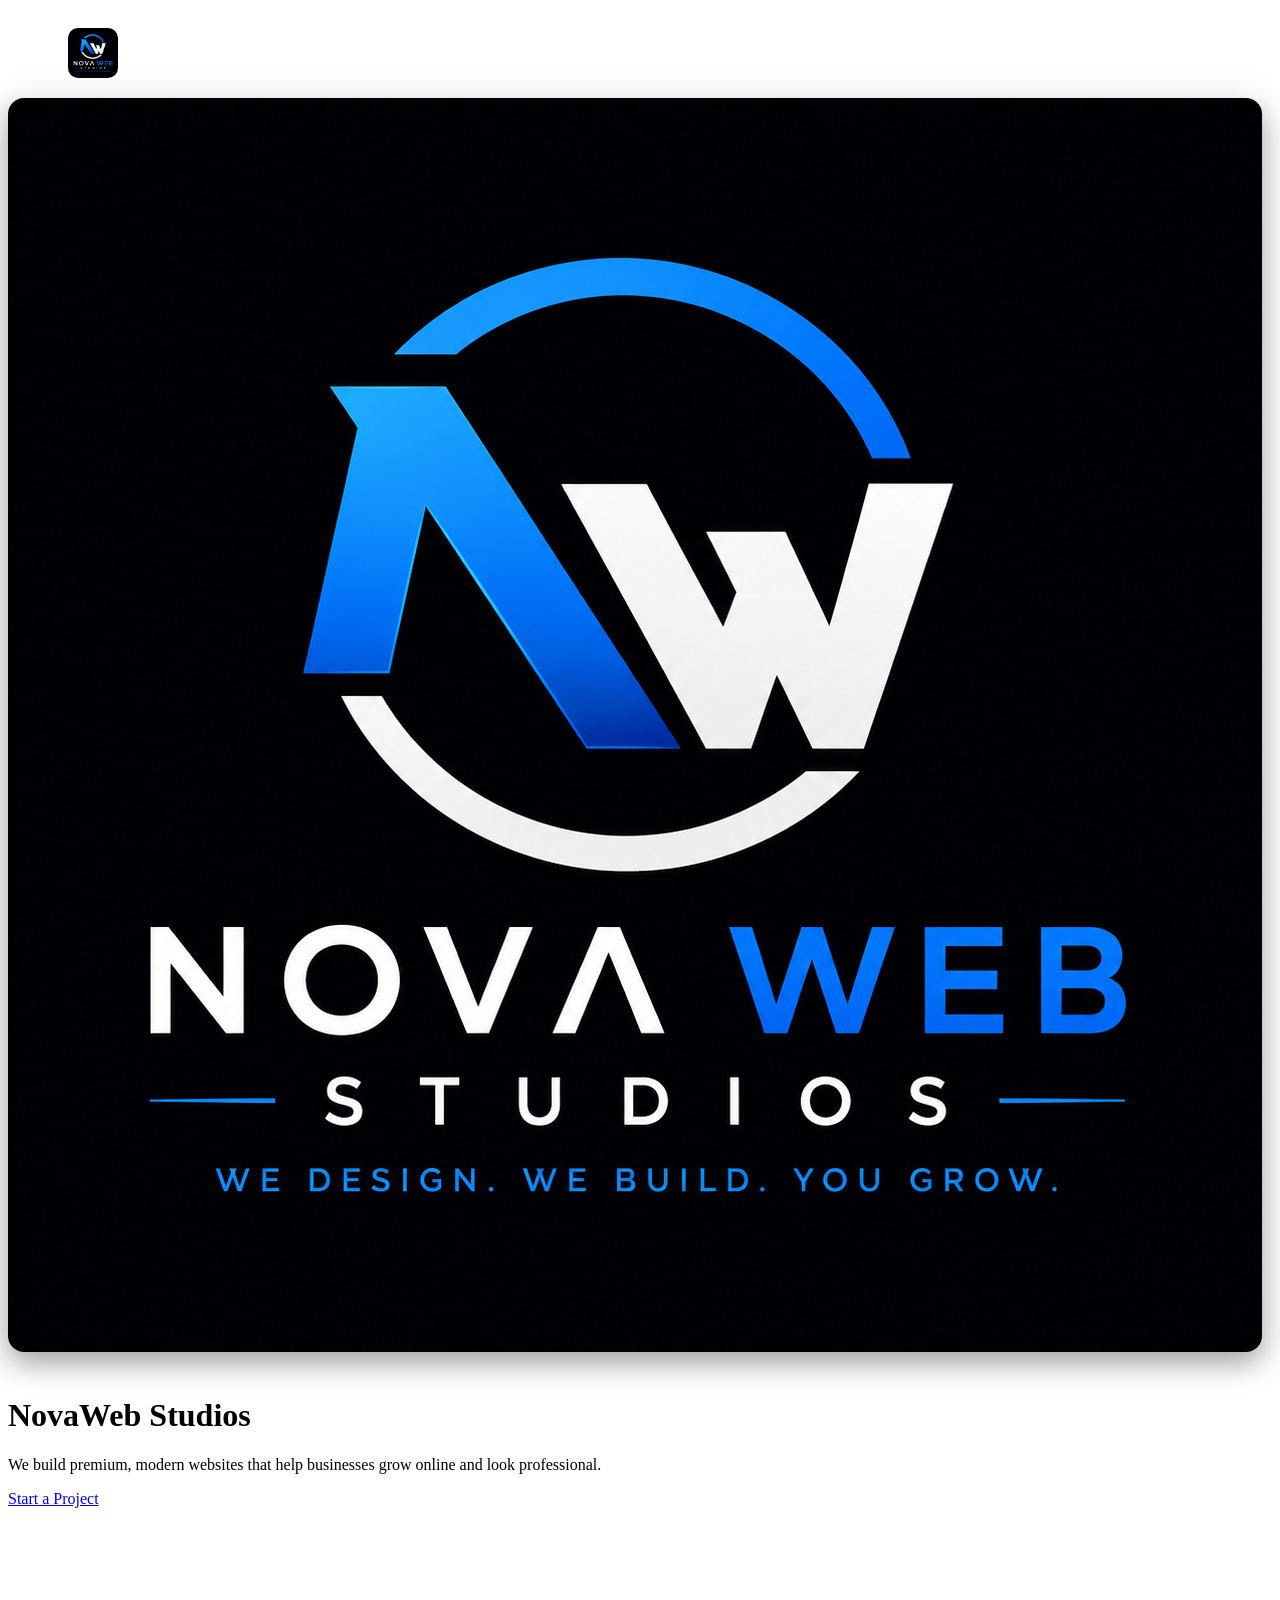
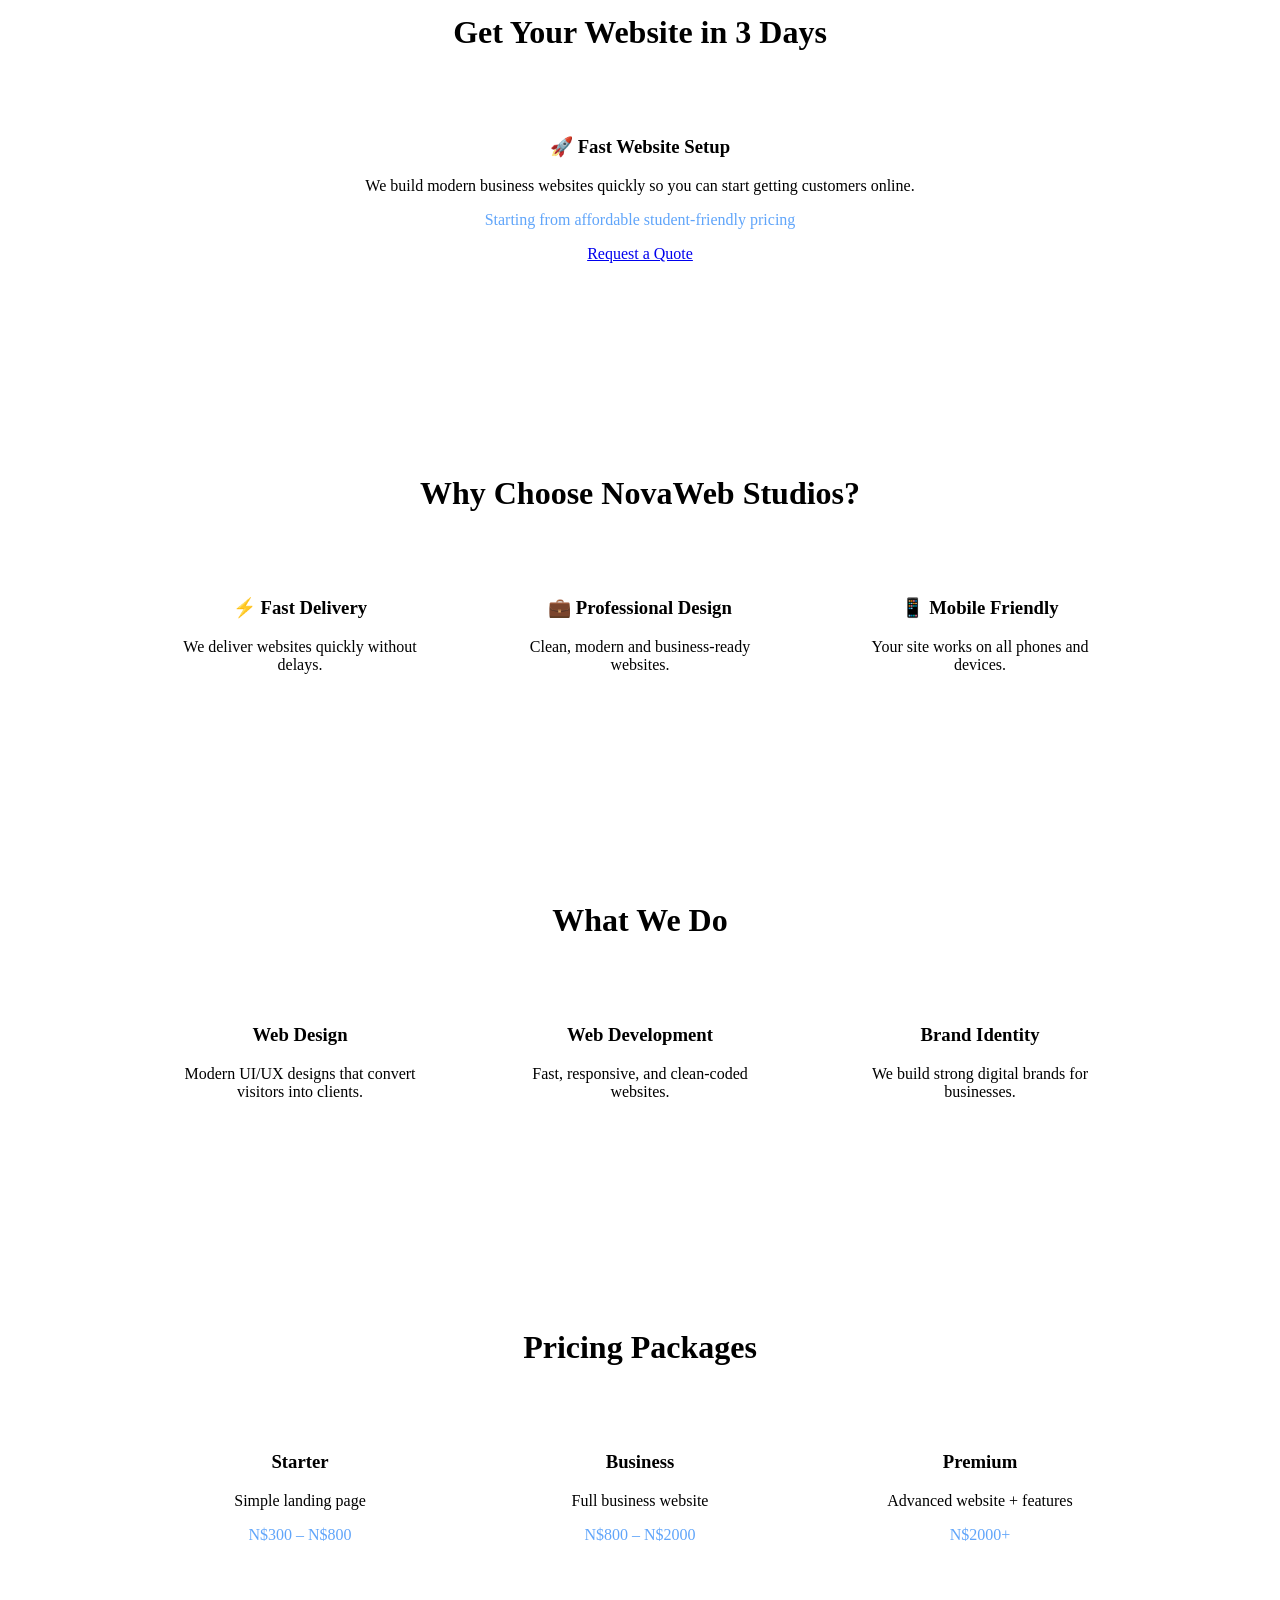
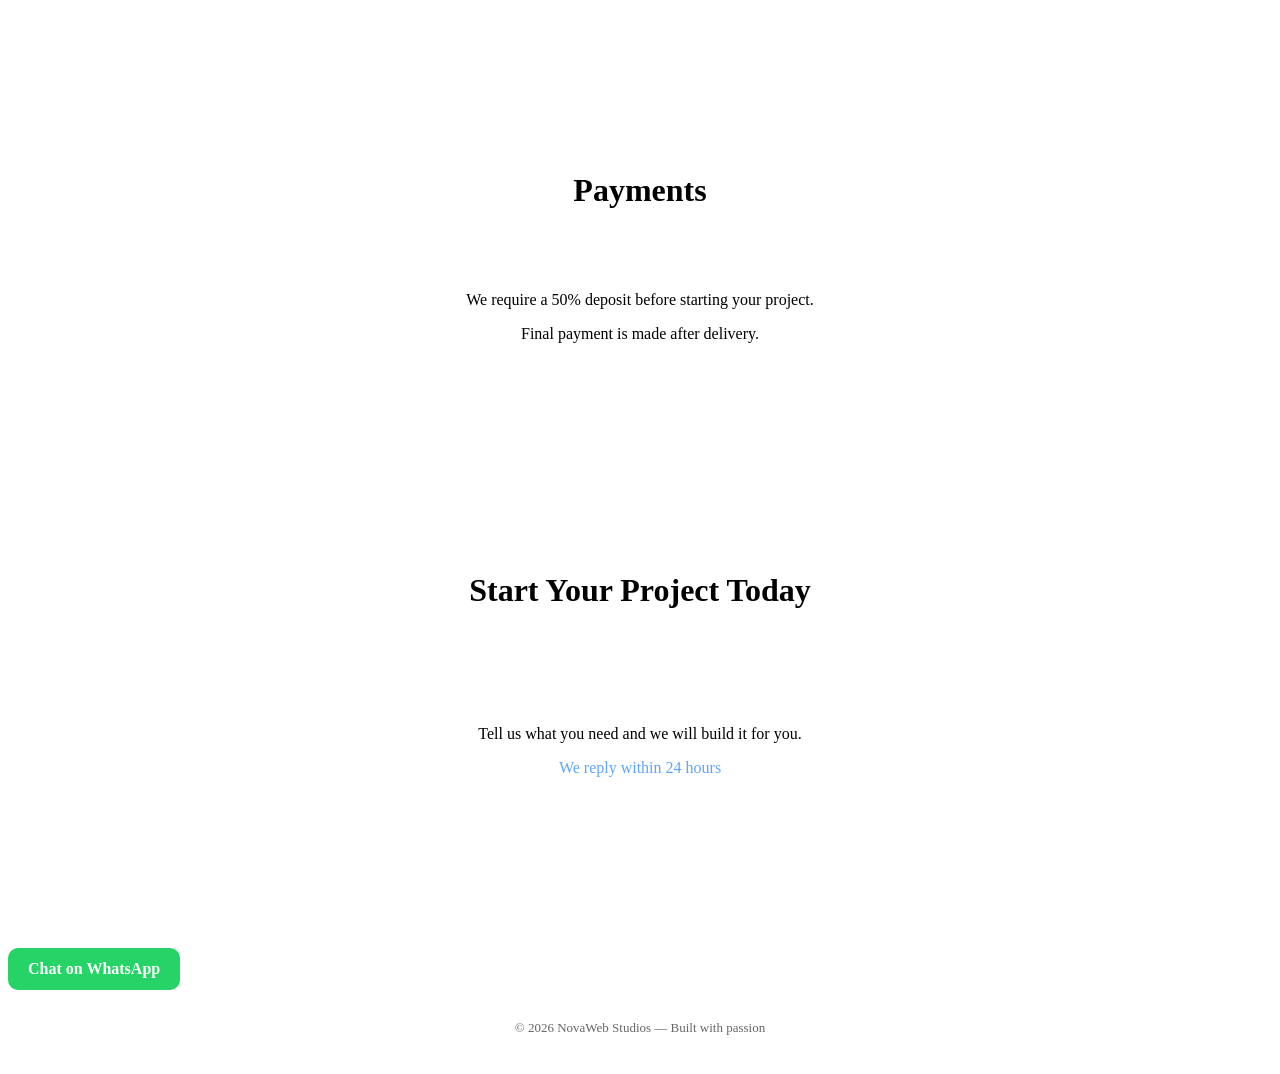
==== index.html @ 43b46a77 "Update index.html" ====
<!DOCTYPE html>
<html lang="en">
<head>
  <meta charset="UTF-8">
  <meta name="viewport" content="width=device-width, initial-scale=1.0">
  <title>NovaWeb Studios</title>

  <link href="https://fonts.googleapis.com/css2?family=Inter:wght@300;400;600;700&display=swap" rel="stylesheet">

  <style>
form {
  display: flex;
  flex-direction: column;
  gap: 12px;
  margin-top: 20px;
}
.whatsapp-btn {
  display: inline-block;
  margin-top: 15px;
  padding: 12px 20px;
  background: #25D366;
  color: white;
  text-decoration: none;
  border-radius: 10px;
  font-weight: bold;
  transition: 0.3s;
}

.whatsapp-btn:hover {
  transform: scale(1.05);
  background: #1ebe5d;
}
input, textarea {
  padding: 12px;
  border-radius: 10px;
  border: 1px solid rgba(255,255,255,0.1);
  background: rgba(255,255,255,0.05);
  color: white;
  outline: none;
}

button {
  padding: 12px;
  border: none;
  border-radius: 10px;
  background: #3b82f6;
  color: white;
  font-weight: bold;
  cursor: pointer;
  transition: 0.3s;
}

button:hover {
  background: #2563eb;
  transform: scale(1.03);
}
.hero img {
  margin-bottom: 20px;
  border-radius: 16px;
  box-shadow: 0 10px 30px rgba(0,0,0,0.4);
}
    /* NAVBAR */
    nav {
      display: flex;
      justify-content: space-between;
      align-items: center;
      padding: 20px 60px;
      background: rgba(255,255,255,0.03);
      backdrop-filter: blur(10px);
      position: sticky;
      top: 0;
      z-index: 1000;
    }

    nav img {
      width: 50px;
      border-radius: 10px;
    }

    nav a {
      color: white;
      text-decoration: none;
      margin-left: 20px;
      font-size: 14px;
      opacity: 0.8;
    }

    nav a:hover {
      opacity: 1;
    }
<img src="logo.png">
    .hero {
  text-align: center;
  padding: 120px 20px;
  background: linear-gradient(-45deg, #0b1220, #1d4ed8, #2563eb, #0b1220);
  background-size: 400% 400%;
  animation: gradientBG 12s ease infinite;
}

@keyframes gradientBG {
  0% {
    background-position: 0% 50%;
  }

  50% {
    background-position: 100% 50%;
  }

  100% {
    background-position: 0% 50%;
  }
}
    /* SECTION */
    section {
      padding: 80px 20px;
      text-align: center;
    }

    h2 {
      font-size: 32px;
      margin-bottom: 40px;
    }

    /* GLASS CARDS */
    .grid {
      display: grid;
      grid-template-columns: repeat(auto-fit, minmax(250px, 1fr));
      gap: 20px;
      max-width: 1000px;
      margin: auto;
    }

    .card {
      background: rgba(255,255,255,0.05);
      border: 1px solid rgba(255,255,255,0.08);
      padding: 25px;
      border-radius: 16px;
      backdrop-filter: blur(10px);
      transition: 0.3s;
    }

    .card:hover {
      transform: translateY(-8px);
      border-color: rgba(59,130,246,0.6);
    }

    /* CONTACT */
    .contact {
      background: rgba(255,255,255,0.03);
      padding: 60px 20px;
      border-radius: 20px;
      max-width: 800px;
      margin: auto;
    }

    footer {
      text-align: center;
      padding: 30px;
      font-size: 13px;
      opacity: 0.6;
    }
    .hero img {
  margin-bottom: 20px;
  border-radius: 16px;
  box-shadow: 0 10px 30px rgba(0,0,0,0.4);

  animation: fadeIn 2s ease;
}

@keyframes fadeIn {
  from {
    opacity: 0;
    transform: translateY(-20px);
  }

  to {
    opacity: 1;
    transform: translateY(0);
  }
}
  </style>
</head>

<body>

<!-- NAV -->
<nav>
  <img src="logo.png" alt="logo">
  <div>
    <a href="#">Home</a>
    <a href="#services">Services</a>
    <a href="#contact">Contact</a>
  </div>
</nav>

<!-- HERO -->
<div class="hero">
  <img src="logo.png" alt="logo">
  <h1>NovaWeb Studios</h1>
  <p>We build premium, modern websites that help businesses grow online and look professional.</p>
  <a class="btn" href="#contact">Start a Project</a>
</div>
<section>
  <h2>Get Your Website in 3 Days</h2>

  <div class="card">
    <h3>🚀 Fast Website Setup</h3>
    <p>
      We build modern business websites quickly so you can start getting customers online.
    </p>

    <p style="margin-top:10px; color:#60a5fa;">
      Starting from affordable student-friendly pricing
    </p>

    <a href="#contact" class="btn" style="margin-top:15px;">Request a Quote</a>
  </div>
</section>
  <section>
  <h2>Why Choose NovaWeb Studios?</h2>

  <div class="grid">

    <div class="card">
      <h3>⚡ Fast Delivery</h3>
      <p>We deliver websites quickly without delays.</p>
    </div>

    <div class="card">
      <h3>💼 Professional Design</h3>
      <p>Clean, modern and business-ready websites.</p>
    </div>

    <div class="card">
      <h3>📱 Mobile Friendly</h3>
      <p>Your site works on all phones and devices.</p>
    </div>

  </div>
  </section>
<!-- SERVICES -->
<section id="services">
  <h2>What We Do</h2>

  <div class="grid">
    <div class="card">
      <h3>Web Design</h3>
      <p>Modern UI/UX designs that convert visitors into clients.</p>
    </div>

    <div class="card">
      <h3>Web Development</h3>
      <p>Fast, responsive, and clean-coded websites.</p>
    </div>

    <div class="card">
      <h3>Brand Identity</h3>
      <p>We build strong digital brands for businesses.</p>
    </div>
  </div>
</section>
<section>
  <h2>Pricing Packages</h2>

  <div class="grid">

    <div class="card">
      <h3>Starter</h3>
      <p>Simple landing page</p>
      <p style="color:#60a5fa;">N$300 – N$800</p>
    </div>

    <div class="card">
      <h3>Business</h3>
      <p>Full business website</p>
      <p style="color:#60a5fa;">N$800 – N$2000</p>
    </div>

    <div class="card">
      <h3>Premium</h3>
      <p>Advanced website + features</p>
      <p style="color:#60a5fa;">N$2000+</p>
    </div>

  </div>
</section>
  <section>
  <h2>Payments</h2>

  <div class="card">
    <p>We require a 50% deposit before starting your project.</p>
    <p>Final payment is made after delivery.</p>
  </div>
  </section>
<!-- CONTACT -->
<section id="contact">
  <h2>Start Your Project Today</h2>

  <div class="contact">
    <p>Tell us what you need and we will build it for you.</p>
    <p style="color:#60a5fa;">We reply within 24 hours</p>

    <!-- WhatsApp + Form already here -->
  </div>
</section>
  <a href="https://wa.me/2640816506736" target="_blank" class="whatsapp-btn">
  Chat on WhatsApp
  </a>
<footer>
  © 2026 NovaWeb Studios — Built with passion
</footer>

</body>
</html>
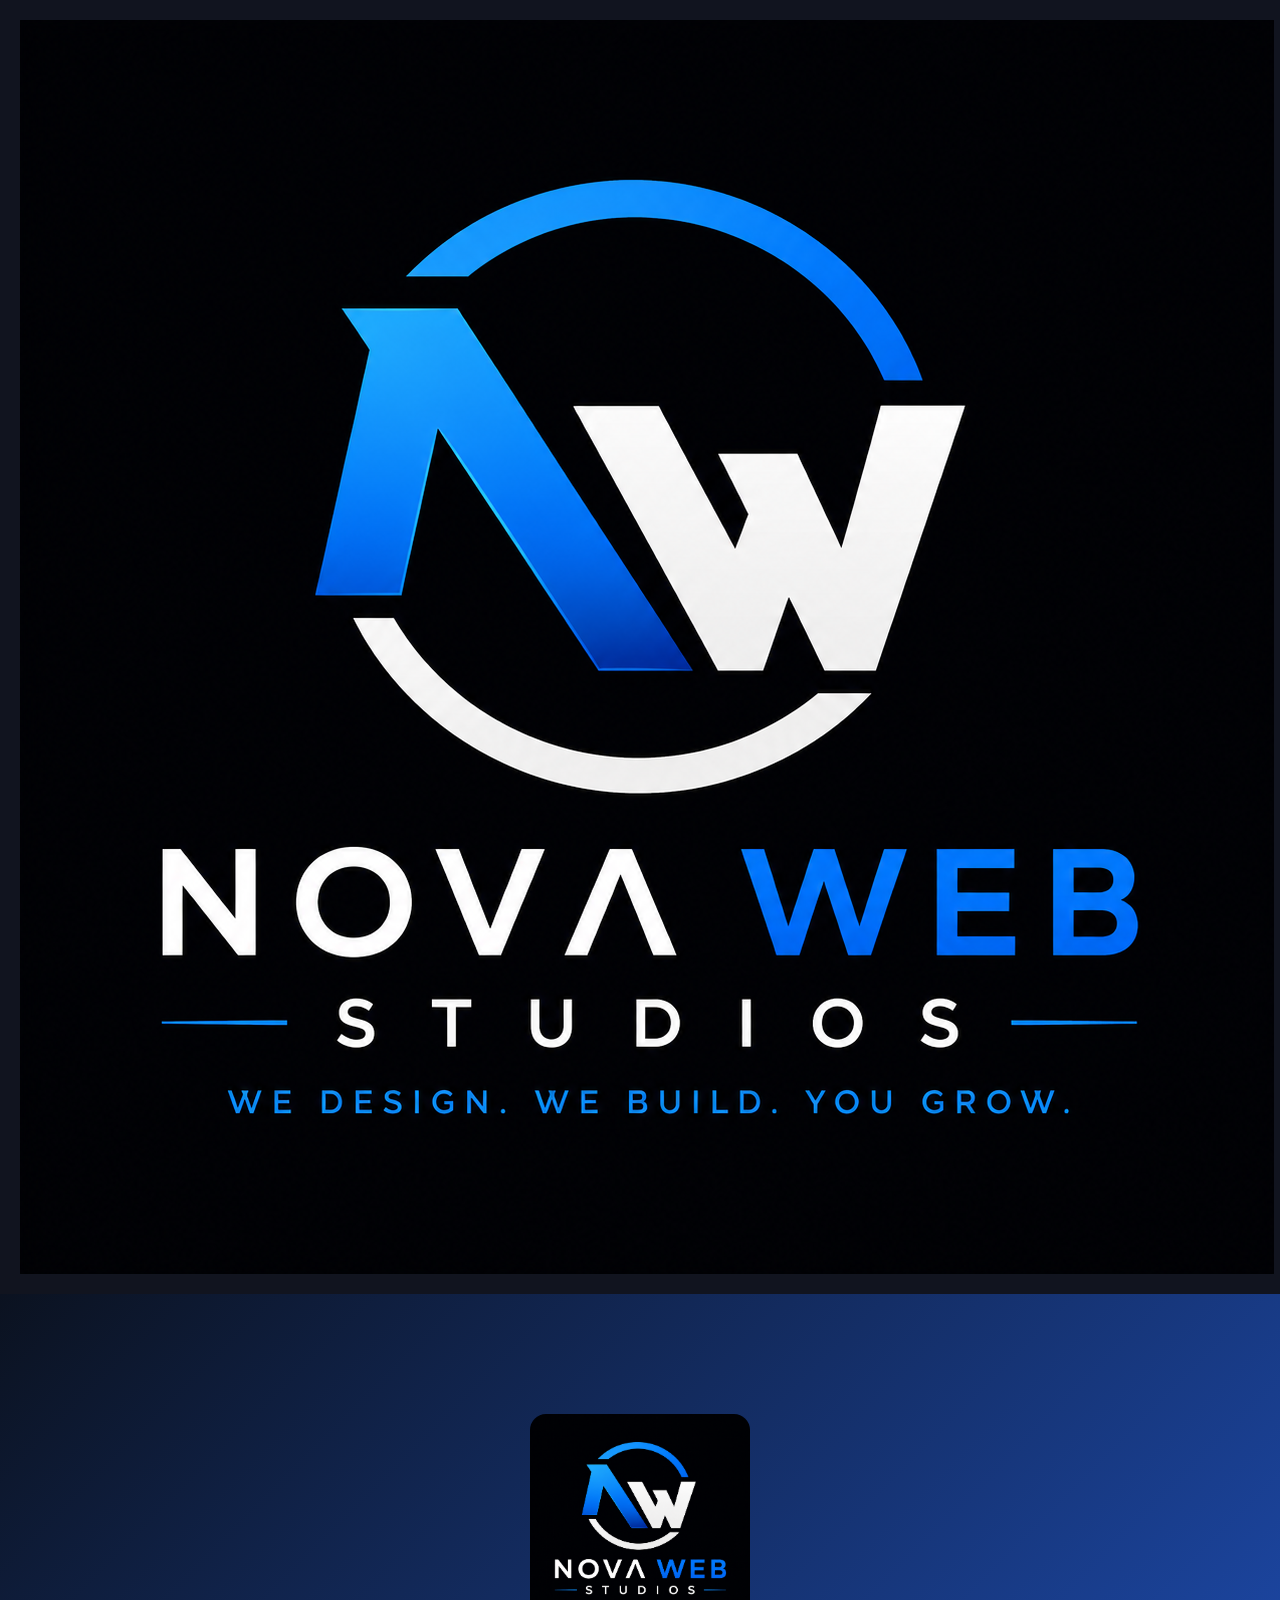
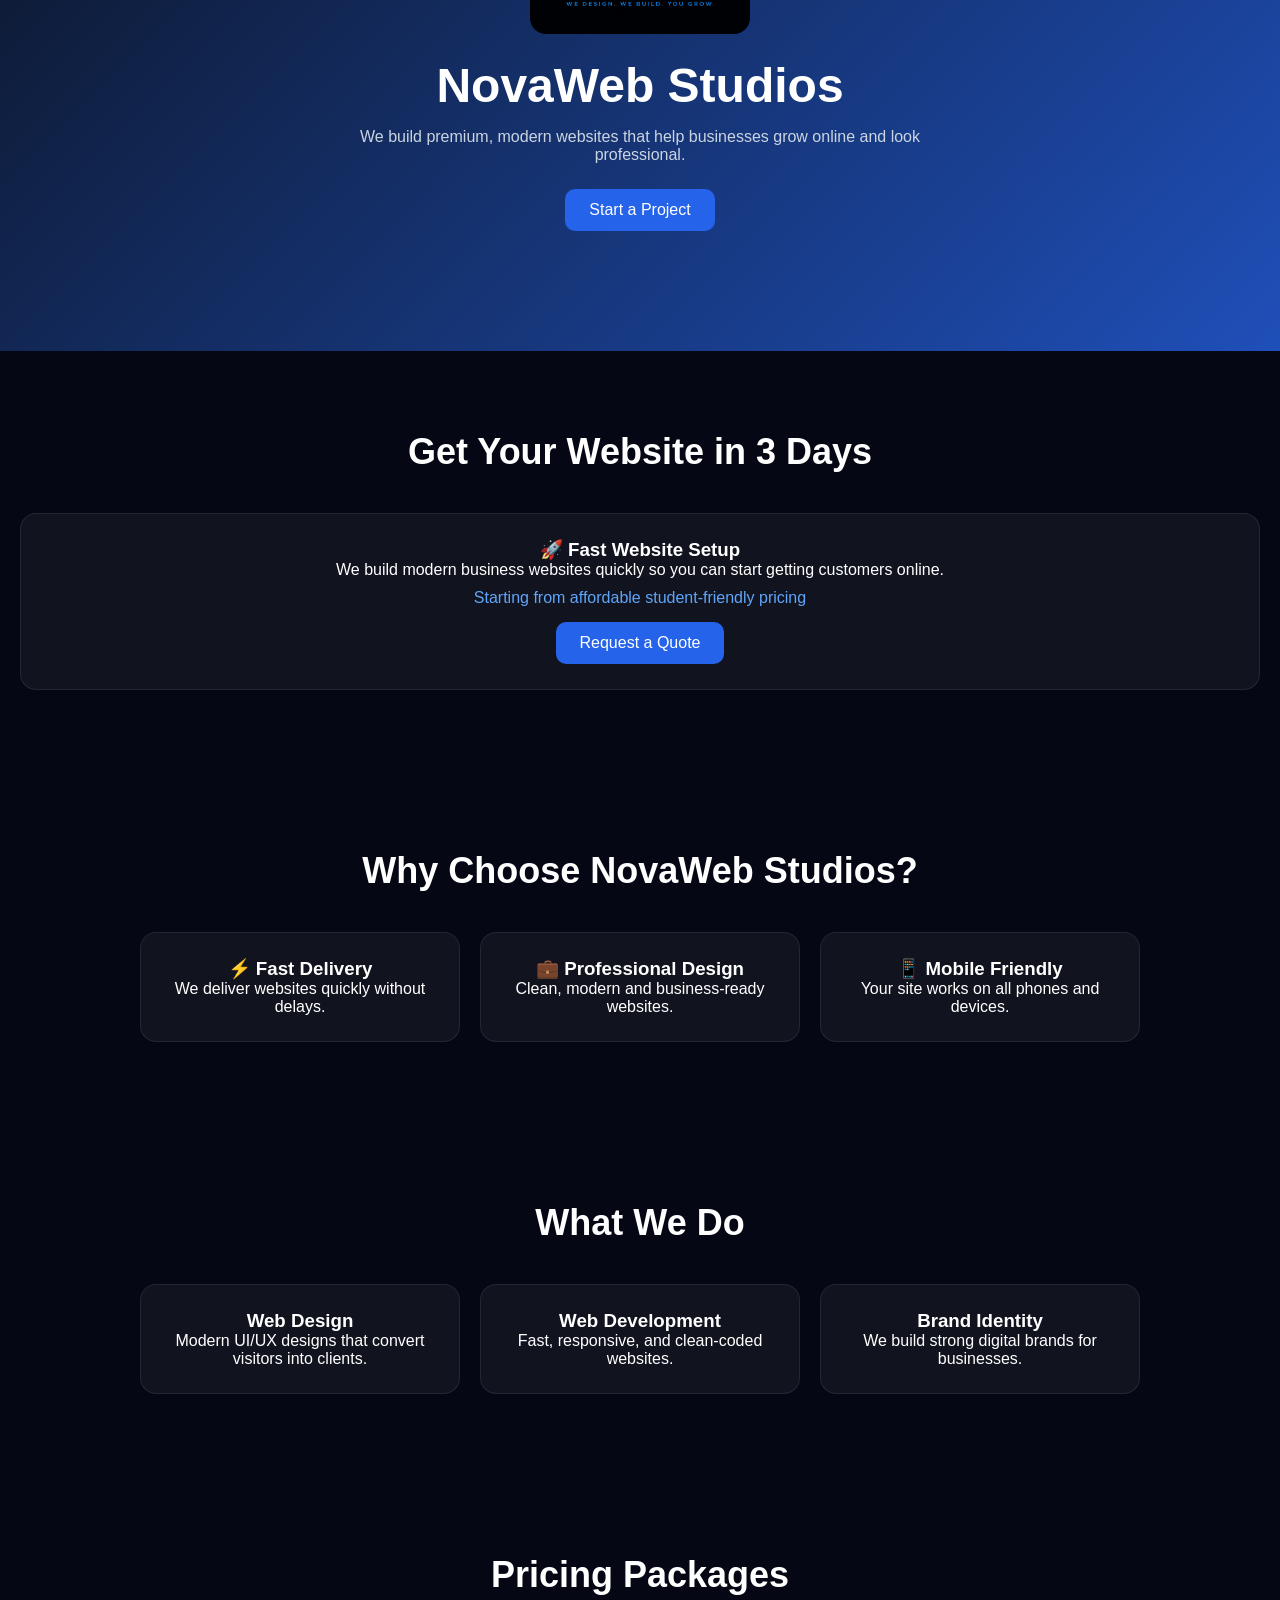
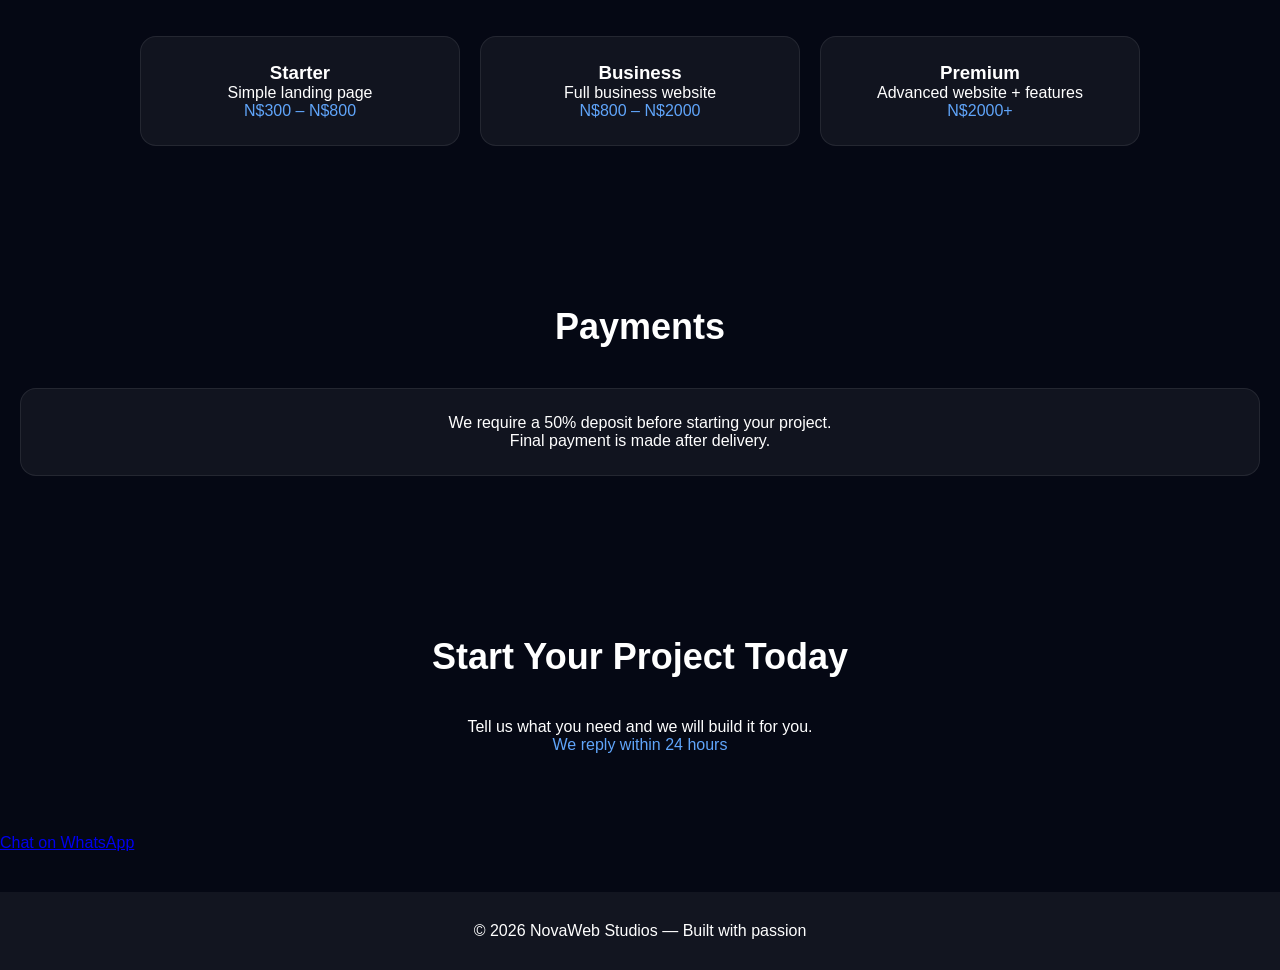
==== commit bcb62ff3: "Update index.html" ====
--- a/index.html
+++ b/index.html
@@ -6,179 +6,149 @@
   <title>NovaWeb Studios</title>
 
   <link href="https://fonts.googleapis.com/css2?family=Inter:wght@300;400;600;700&display=swap" rel="stylesheet">
-
-  <style>
-form {
-  display: flex;
-  flex-direction: column;
-  gap: 12px;
-  margin-top: 20px;
-}
-.whatsapp-btn {
-  display: inline-block;
-  margin-top: 15px;
-  padding: 12px 20px;
-  background: #25D366;
-  color: white;
-  text-decoration: none;
-  border-radius: 10px;
-  font-weight: bold;
-  transition: 0.3s;
-}
-
-.whatsapp-btn:hover {
-  transform: scale(1.05);
-  background: #1ebe5d;
-}
-input, textarea {
-  padding: 12px;
-  border-radius: 10px;
-  border: 1px solid rgba(255,255,255,0.1);
-  background: rgba(255,255,255,0.05);
-  color: white;
-  outline: none;
-}
-
-button {
-  padding: 12px;
-  border: none;
-  border-radius: 10px;
-  background: #3b82f6;
-  color: white;
-  font-weight: bold;
-  cursor: pointer;
-  transition: 0.3s;
-}
-
-button:hover {
-  background: #2563eb;
-  transform: scale(1.03);
-}
-.hero img {
-  margin-bottom: 20px;
-  border-radius: 16px;
-  box-shadow: 0 10px 30px rgba(0,0,0,0.4);
-}
-    /* NAVBAR */
-    nav {
-      display: flex;
-      justify-content: space-between;
-      align-items: center;
-      padding: 20px 60px;
-      background: rgba(255,255,255,0.03);
-      backdrop-filter: blur(10px);
-      position: sticky;
-      top: 0;
-      z-index: 1000;
-    }
-
-    nav img {
-      width: 50px;
-      border-radius: 10px;
-    }
-
-    nav a {
-      color: white;
-      text-decoration: none;
-      margin-left: 20px;
-      font-size: 14px;
-      opacity: 0.8;
-    }
-
-    nav a:hover {
-      opacity: 1;
-    }
-<img src="logo.png">
-    .hero {
-  text-align: center;
-  padding: 120px 20px;
-  background: linear-gradient(-45deg, #0b1220, #1d4ed8, #2563eb, #0b1220);
-  background-size: 400% 400%;
-  animation: gradientBG 12s ease infinite;
-}
-
-@keyframes gradientBG {
-  0% {
-    background-position: 0% 50%;
-  }
-
-  50% {
-    background-position: 100% 50%;
-  }
-
-  100% {
-    background-position: 0% 50%;
-  }
-}
-    /* SECTION */
-    section {
-      padding: 80px 20px;
-      text-align: center;
-    }
-
-    h2 {
-      font-size: 32px;
-      margin-bottom: 40px;
-    }
-
-    /* GLASS CARDS */
-    .grid {
-      display: grid;
-      grid-template-columns: repeat(auto-fit, minmax(250px, 1fr));
-      gap: 20px;
-      max-width: 1000px;
-      margin: auto;
-    }
-
-    .card {
-      background: rgba(255,255,255,0.05);
-      border: 1px solid rgba(255,255,255,0.08);
-      padding: 25px;
-      border-radius: 16px;
-      backdrop-filter: blur(10px);
-      transition: 0.3s;
-    }
-
-    .card:hover {
-      transform: translateY(-8px);
-      border-color: rgba(59,130,246,0.6);
-    }
-
-    /* CONTACT */
-    .contact {
-      background: rgba(255,255,255,0.03);
-      padding: 60px 20px;
-      border-radius: 20px;
-      max-width: 800px;
-      margin: auto;
-    }
-
-    footer {
-      text-align: center;
-      padding: 30px;
-      font-size: 13px;
-      opacity: 0.6;
-    }
-    .hero img {
-  margin-bottom: 20px;
-  border-radius: 16px;
-  box-shadow: 0 10px 30px rgba(0,0,0,0.4);
-
-  animation: fadeIn 2s ease;
-}
-
-@keyframes fadeIn {
-  from {
-    opacity: 0;
-    transform: translateY(-20px);
-  }
-
-  to {
-    opacity: 1;
-    transform: translateY(0);
-  }
-}
-  </style>
+<style>
+
+*{
+  margin:0;
+  padding:0;
+  box-sizing:border-box;
+  font-family:Arial,sans-serif;
+}
+
+body{
+  background:#050814;
+  color:white;
+}
+
+/* NAVBAR */
+nav{
+  display:flex;
+  justify-content:space-between;
+  align-items:center;
+  padding:20px;
+  background:rgba(255,255,255,0.05);
+  position:sticky;
+  top:0;
+}
+
+nav a{
+  color:white;
+  text-decoration:none;
+  margin-left:15px;
+}
+
+/* HERO */
+.hero{
+  text-align:center;
+  padding:120px 20px;
+  background:linear-gradient(-45deg,#0b1220,#1d4ed8,#2563eb,#0b1220);
+  background-size:400% 400%;
+  animation:gradientBG 12s ease infinite;
+}
+
+@keyframes gradientBG{
+  0%{
+    background-position:0% 50%;
+  }
+
+  50%{
+    background-position:100% 50%;
+  }
+
+  100%{
+    background-position:0% 50%;
+  }
+}
+
+/* LOGO */
+.hero img{
+  width:220px;
+  margin-bottom:20px;
+  border-radius:16px;
+  animation:fadeIn 2s ease;
+}
+
+@keyframes fadeIn{
+  from{
+    opacity:0;
+    transform:translateY(-20px);
+  }
+
+  to{
+    opacity:1;
+    transform:translateY(0);
+  }
+}
+
+/* TEXT */
+.hero h1{
+  font-size:48px;
+  margin-bottom:15px;
+}
+
+.hero p{
+  color:#cbd5e1;
+  max-width:600px;
+  margin:auto;
+}
+
+/* BUTTON */
+.btn{
+  display:inline-block;
+  margin-top:25px;
+  padding:12px 24px;
+  background:#2563eb;
+  color:white;
+  text-decoration:none;
+  border-radius:10px;
+}
+
+/* SECTIONS */
+section{
+  padding:80px 20px;
+  text-align:center;
+}
+
+h2{
+  font-size:36px;
+  margin-bottom:40px;
+}
+
+/* GRID */
+.grid{
+  display:grid;
+  grid-template-columns:repeat(auto-fit,minmax(250px,1fr));
+  gap:20px;
+  max-width:1000px;
+  margin:auto;
+}
+
+/* CARDS */
+.card{
+  background:rgba(255,255,255,0.05);
+  border:1px solid rgba(255,255,255,0.08);
+  padding:25px;
+  border-radius:16px;
+  transition:0.4s;
+}
+
+.card:hover{
+  transform:translateY(-10px);
+  border-color:#3b82f6;
+}
+
+/* FOOTER */
+footer{
+  text-align:center;
+  padding:30px;
+  background:rgba(255,255,255,0.05);
+  margin-top:40px;
+}
+
+</style>
+    
+
+
 </head>
 
 <body>
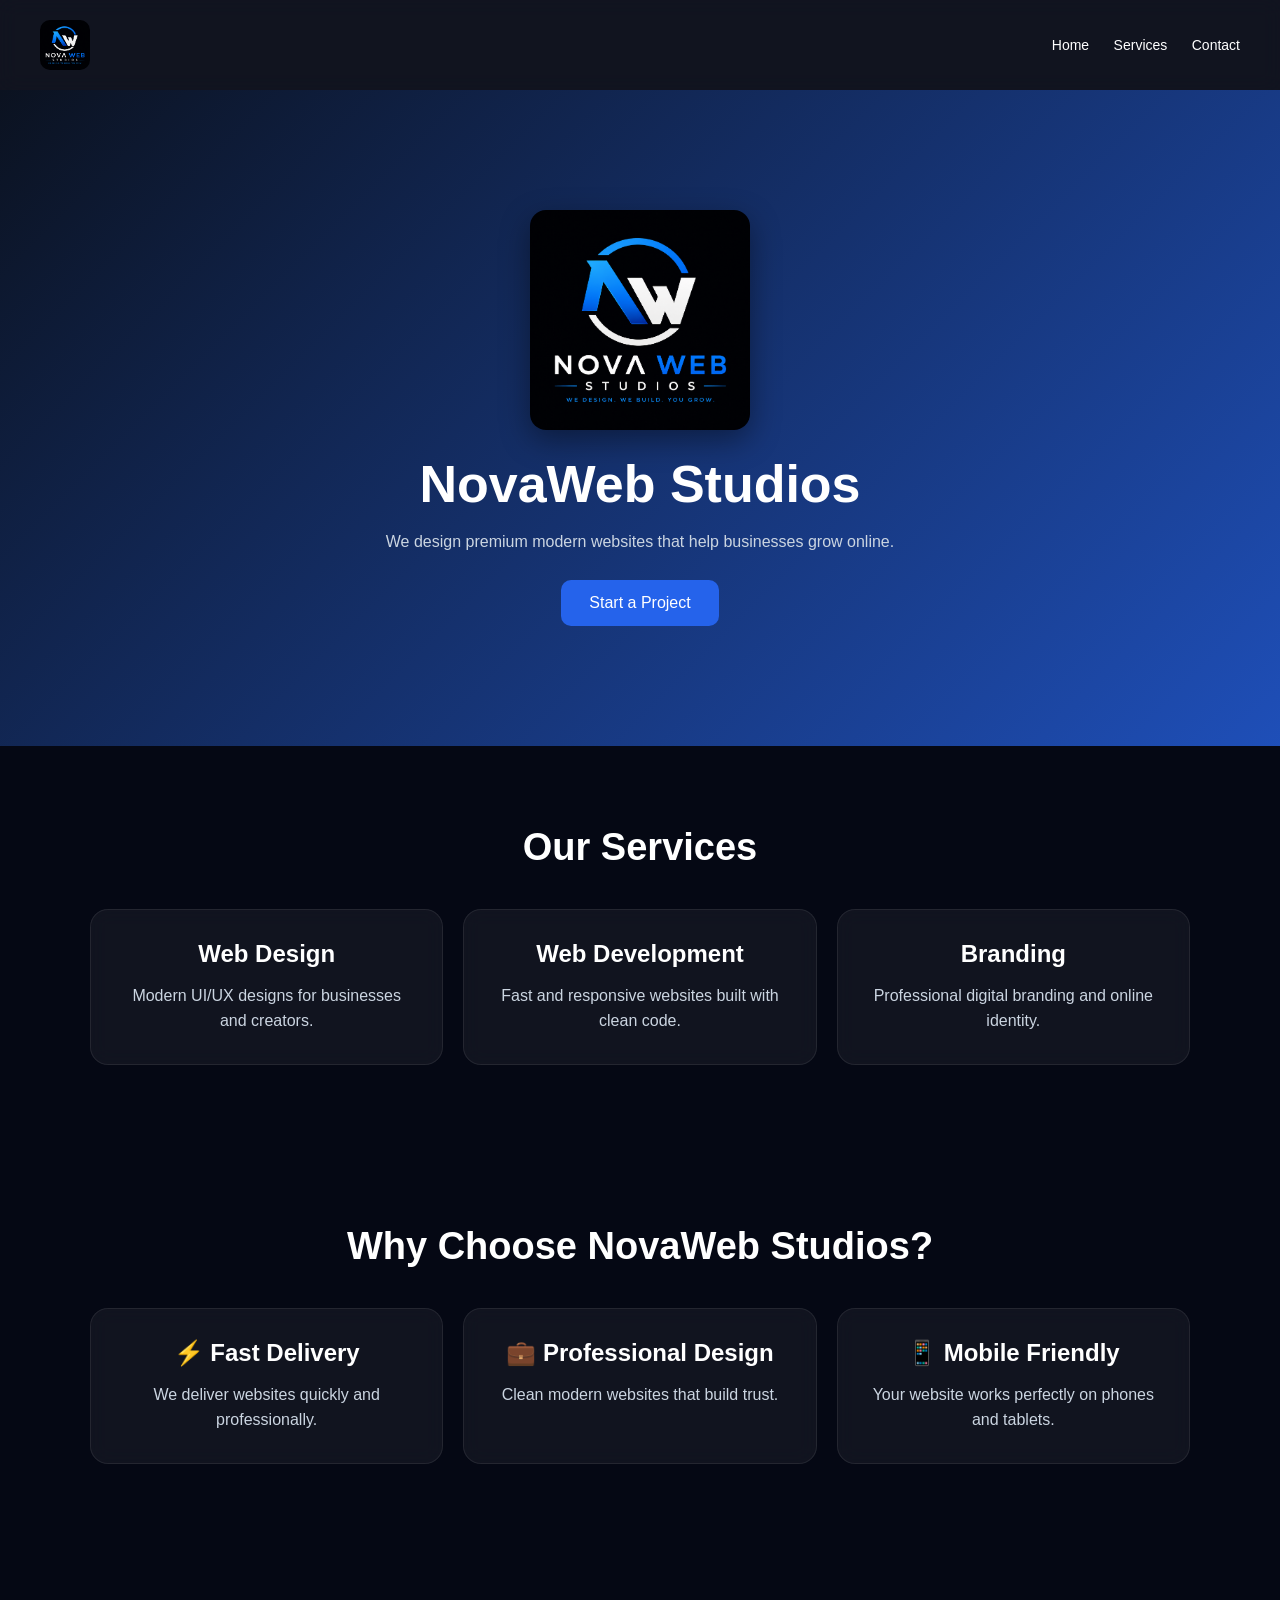
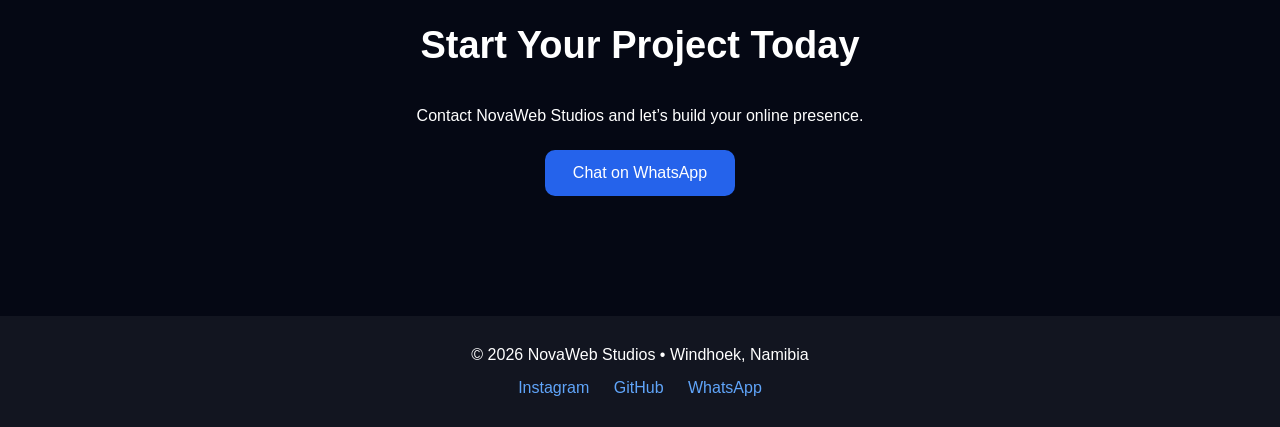
==== commit 31c17629: "Add initial HTML structure for NovaWeb Studios" ====
--- a/index.html
+++ b/index.html
@@ -5,280 +5,329 @@
   <meta name="viewport" content="width=device-width, initial-scale=1.0">
   <title>NovaWeb Studios</title>
 
-  <link href="https://fonts.googleapis.com/css2?family=Inter:wght@300;400;600;700&display=swap" rel="stylesheet">
-<style>
-
-*{
-  margin:0;
-  padding:0;
-  box-sizing:border-box;
-  font-family:Arial,sans-serif;
-}
-
-body{
-  background:#050814;
-  color:white;
-}
-
-/* NAVBAR */
-nav{
-  display:flex;
-  justify-content:space-between;
-  align-items:center;
-  padding:20px;
-  background:rgba(255,255,255,0.05);
-  position:sticky;
-  top:0;
-}
-
-nav a{
-  color:white;
-  text-decoration:none;
-  margin-left:15px;
-}
-
-/* HERO */
-.hero{
-  text-align:center;
-  padding:120px 20px;
-  background:linear-gradient(-45deg,#0b1220,#1d4ed8,#2563eb,#0b1220);
-  background-size:400% 400%;
-  animation:gradientBG 12s ease infinite;
-}
-
-@keyframes gradientBG{
-  0%{
-    background-position:0% 50%;
-  }
-
-  50%{
-    background-position:100% 50%;
-  }
-
-  100%{
-    background-position:0% 50%;
-  }
-}
-
-/* LOGO */
-.hero img{
-  width:220px;
-  margin-bottom:20px;
-  border-radius:16px;
-  animation:fadeIn 2s ease;
-}
-
-@keyframes fadeIn{
-  from{
-    opacity:0;
-    transform:translateY(-20px);
-  }
-
-  to{
-    opacity:1;
-    transform:translateY(0);
-  }
-}
-
-/* TEXT */
-.hero h1{
-  font-size:48px;
-  margin-bottom:15px;
-}
-
-.hero p{
-  color:#cbd5e1;
-  max-width:600px;
-  margin:auto;
-}
-
-/* BUTTON */
-.btn{
-  display:inline-block;
-  margin-top:25px;
-  padding:12px 24px;
-  background:#2563eb;
-  color:white;
-  text-decoration:none;
-  border-radius:10px;
-}
-
-/* SECTIONS */
-section{
-  padding:80px 20px;
-  text-align:center;
-}
-
-h2{
-  font-size:36px;
-  margin-bottom:40px;
-}
-
-/* GRID */
-.grid{
-  display:grid;
-  grid-template-columns:repeat(auto-fit,minmax(250px,1fr));
-  gap:20px;
-  max-width:1000px;
-  margin:auto;
-}
-
-/* CARDS */
-.card{
-  background:rgba(255,255,255,0.05);
-  border:1px solid rgba(255,255,255,0.08);
-  padding:25px;
-  border-radius:16px;
-  transition:0.4s;
-}
-
-.card:hover{
-  transform:translateY(-10px);
-  border-color:#3b82f6;
-}
-
-/* FOOTER */
-footer{
-  text-align:center;
-  padding:30px;
-  background:rgba(255,255,255,0.05);
-  margin-top:40px;
-}
-
-</style>
-    
-
-
+  <style>
+
+    *{
+      margin:0;
+      padding:0;
+      box-sizing:border-box;
+      font-family:Arial,sans-serif;
+    }
+
+    body{
+      background:#050814;
+      color:white;
+    }
+
+    /* NAVBAR */
+    nav{
+      display:flex;
+      justify-content:space-between;
+      align-items:center;
+      padding:20px 40px;
+      background:rgba(255,255,255,0.05);
+      position:sticky;
+      top:0;
+      z-index:1000;
+      backdrop-filter:blur(10px);
+    }
+
+    nav img{
+      width:50px;
+      border-radius:10px;
+    }
+
+    nav a{
+      color:white;
+      text-decoration:none;
+      margin-left:20px;
+      font-size:14px;
+    }
+
+    nav a:hover{
+      color:#3b82f6;
+    }
+
+    /* HERO */
+    .hero{
+      text-align:center;
+      padding:120px 20px;
+      background:linear-gradient(-45deg,#0b1220,#1d4ed8,#2563eb,#0b1220);
+      background-size:400% 400%;
+      animation:gradientBG 12s ease infinite;
+    }
+
+    @keyframes gradientBG{
+      0%{
+        background-position:0% 50%;
+      }
+
+      50%{
+        background-position:100% 50%;
+      }
+
+      100%{
+        background-position:0% 50%;
+      }
+    }
+
+    /* LOGO */
+    .hero img{
+      width:220px;
+      margin-bottom:20px;
+      border-radius:16px;
+      box-shadow:0 10px 30px rgba(0,0,0,0.4);
+      animation:fadeIn 2s ease;
+    }
+
+    @keyframes fadeIn{
+      from{
+        opacity:0;
+        transform:translateY(-20px);
+      }
+
+      to{
+        opacity:1;
+        transform:translateY(0);
+      }
+    }
+
+    .hero h1{
+      font-size:52px;
+      margin-bottom:15px;
+    }
+
+    .hero p{
+      max-width:700px;
+      margin:auto;
+      color:#cbd5e1;
+      line-height:1.6;
+    }
+
+    /* BUTTON */
+    .btn{
+      display:inline-block;
+      margin-top:25px;
+      padding:14px 28px;
+      background:#2563eb;
+      color:white;
+      text-decoration:none;
+      border-radius:10px;
+      transition:0.3s;
+    }
+
+    .btn:hover{
+      background:#1d4ed8;
+      transform:scale(1.05);
+    }
+
+    /* SECTIONS */
+    section{
+      padding:80px 20px;
+      text-align:center;
+    }
+
+    h2{
+      font-size:38px;
+      margin-bottom:40px;
+    }
+
+    /* GRID */
+    .grid{
+      display:grid;
+      grid-template-columns:repeat(auto-fit,minmax(250px,1fr));
+      gap:20px;
+      max-width:1100px;
+      margin:auto;
+    }
+
+    /* CARDS */
+    .card{
+      background:rgba(255,255,255,0.05);
+      border:1px solid rgba(255,255,255,0.08);
+      padding:30px;
+      border-radius:18px;
+      transition:0.4s;
+      backdrop-filter:blur(10px);
+    }
+
+    .card:hover{
+      transform:translateY(-10px);
+      border-color:#3b82f6;
+    }
+
+    .card h3{
+      margin-bottom:15px;
+      font-size:24px;
+    }
+
+    .card p{
+      color:#cbd5e1;
+      line-height:1.6;
+    }
+
+    /* CONTACT */
+    .contact{
+      max-width:700px;
+      margin:auto;
+    }
+
+    /* FOOTER */
+    footer{
+      text-align:center;
+      padding:30px;
+      background:rgba(255,255,255,0.05);
+      margin-top:40px;
+    }
+
+    .socials{
+      margin-top:15px;
+    }
+
+    .socials a{
+      color:#60a5fa;
+      margin:0 10px;
+      text-decoration:none;
+    }
+
+    .socials a:hover{
+      color:white;
+    }
+
+  </style>
 </head>
 
 <body>
 
-<!-- NAV -->
-<nav>
-  <img src="logo.png" alt="logo">
-  <div>
-    <a href="#">Home</a>
-    <a href="#services">Services</a>
-    <a href="#contact">Contact</a>
+  <!-- NAVBAR -->
+  <nav>
+
+    <img src="logo.png" alt="NovaWeb Studios Logo">
+
+    <div>
+      <a href="#">Home</a>
+      <a href="#services">Services</a>
+      <a href="#contact">Contact</a>
+    </div>
+
+  </nav>
+
+  <!-- HERO -->
+  <div class="hero">
+
+    <img src="logo.png" alt="NovaWeb Studios Logo">
+
+    <h1>NovaWeb Studios</h1>
+
+    <p>
+      We design premium modern websites that help businesses grow online.
+    </p>
+
+    <a href="#contact" class="btn">
+      Start a Project
+    </a>
+
   </div>
-</nav>
-
-<!-- HERO -->
-<div class="hero">
-  <img src="logo.png" alt="logo">
-  <h1>NovaWeb Studios</h1>
-  <p>We build premium, modern websites that help businesses grow online and look professional.</p>
-  <a class="btn" href="#contact">Start a Project</a>
-</div>
-<section>
-  <h2>Get Your Website in 3 Days</h2>
-
-  <div class="card">
-    <h3>🚀 Fast Website Setup</h3>
+
+  <!-- SERVICES -->
+  <section id="services">
+
+    <h2>Our Services</h2>
+
+    <div class="grid">
+
+      <div class="card">
+        <h3>Web Design</h3>
+        <p>
+          Modern UI/UX designs for businesses and creators.
+        </p>
+      </div>
+
+      <div class="card">
+        <h3>Web Development</h3>
+        <p>
+          Fast and responsive websites built with clean code.
+        </p>
+      </div>
+
+      <div class="card">
+        <h3>Branding</h3>
+        <p>
+          Professional digital branding and online identity.
+        </p>
+      </div>
+
+    </div>
+
+  </section>
+
+  <!-- WHY CHOOSE US -->
+  <section>
+
+    <h2>Why Choose NovaWeb Studios?</h2>
+
+    <div class="grid">
+
+      <div class="card">
+        <h3>⚡ Fast Delivery</h3>
+        <p>
+          We deliver websites quickly and professionally.
+        </p>
+      </div>
+
+      <div class="card">
+        <h3>💼 Professional Design</h3>
+        <p>
+          Clean modern websites that build trust.
+        </p>
+      </div>
+
+      <div class="card">
+        <h3>📱 Mobile Friendly</h3>
+        <p>
+          Your website works perfectly on phones and tablets.
+        </p>
+      </div>
+
+    </div>
+
+  </section>
+
+  <!-- CONTACT -->
+  <section id="contact">
+
+    <h2>Start Your Project Today</h2>
+
+    <div class="contact">
+
+      <p>
+        Contact NovaWeb Studios and let’s build your online presence.
+      </p>
+
+      <a href="https://wa.me/264XXXXXXXXX" class="btn">
+        Chat on WhatsApp
+      </a>
+
+    </div>
+
+  </section>
+
+  <!-- FOOTER -->
+  <footer>
+
     <p>
-      We build modern business websites quickly so you can start getting customers online.
+      © 2026 NovaWeb Studios • Windhoek, Namibia
     </p>
 
-    <p style="margin-top:10px; color:#60a5fa;">
-      Starting from affordable student-friendly pricing
-    </p>
-
-    <a href="#contact" class="btn" style="margin-top:15px;">Request a Quote</a>
-  </div>
-</section>
-  <section>
-  <h2>Why Choose NovaWeb Studios?</h2>
-
-  <div class="grid">
-
-    <div class="card">
-      <h3>⚡ Fast Delivery</h3>
-      <p>We deliver websites quickly without delays.</p>
-    </div>
-
-    <div class="card">
-      <h3>💼 Professional Design</h3>
-      <p>Clean, modern and business-ready websites.</p>
-    </div>
-
-    <div class="card">
-      <h3>📱 Mobile Friendly</h3>
-      <p>Your site works on all phones and devices.</p>
-    </div>
-
-  </div>
-  </section>
-<!-- SERVICES -->
-<section id="services">
-  <h2>What We Do</h2>
-
-  <div class="grid">
-    <div class="card">
-      <h3>Web Design</h3>
-      <p>Modern UI/UX designs that convert visitors into clients.</p>
-    </div>
-
-    <div class="card">
-      <h3>Web Development</h3>
-      <p>Fast, responsive, and clean-coded websites.</p>
-    </div>
-
-    <div class="card">
-      <h3>Brand Identity</h3>
-      <p>We build strong digital brands for businesses.</p>
-    </div>
-  </div>
-</section>
-<section>
-  <h2>Pricing Packages</h2>
-
-  <div class="grid">
-
-    <div class="card">
-      <h3>Starter</h3>
-      <p>Simple landing page</p>
-      <p style="color:#60a5fa;">N$300 – N$800</p>
-    </div>
-
-    <div class="card">
-      <h3>Business</h3>
-      <p>Full business website</p>
-      <p style="color:#60a5fa;">N$800 – N$2000</p>
-    </div>
-
-    <div class="card">
-      <h3>Premium</h3>
-      <p>Advanced website + features</p>
-      <p style="color:#60a5fa;">N$2000+</p>
-    </div>
-
-  </div>
-</section>
-  <section>
-  <h2>Payments</h2>
-
-  <div class="card">
-    <p>We require a 50% deposit before starting your project.</p>
-    <p>Final payment is made after delivery.</p>
-  </div>
-  </section>
-<!-- CONTACT -->
-<section id="contact">
-  <h2>Start Your Project Today</h2>
-
-  <div class="contact">
-    <p>Tell us what you need and we will build it for you.</p>
-    <p style="color:#60a5fa;">We reply within 24 hours</p>
-
-    <!-- WhatsApp + Form already here -->
-  </div>
-</section>
-  <a href="https://wa.me/2640816506736" target="_blank" class="whatsapp-btn">
-  Chat on WhatsApp
-  </a>
-<footer>
-  © 2026 NovaWeb Studios — Built with passion
-</footer>
+    <div class="socials">
+
+      <a href="#">Instagram</a>
+      <a href="#">GitHub</a>
+      <a href="#">WhatsApp</a>
+
+    </div>
+
+  </footer>
 
 </body>
-</html>      
+        </html>
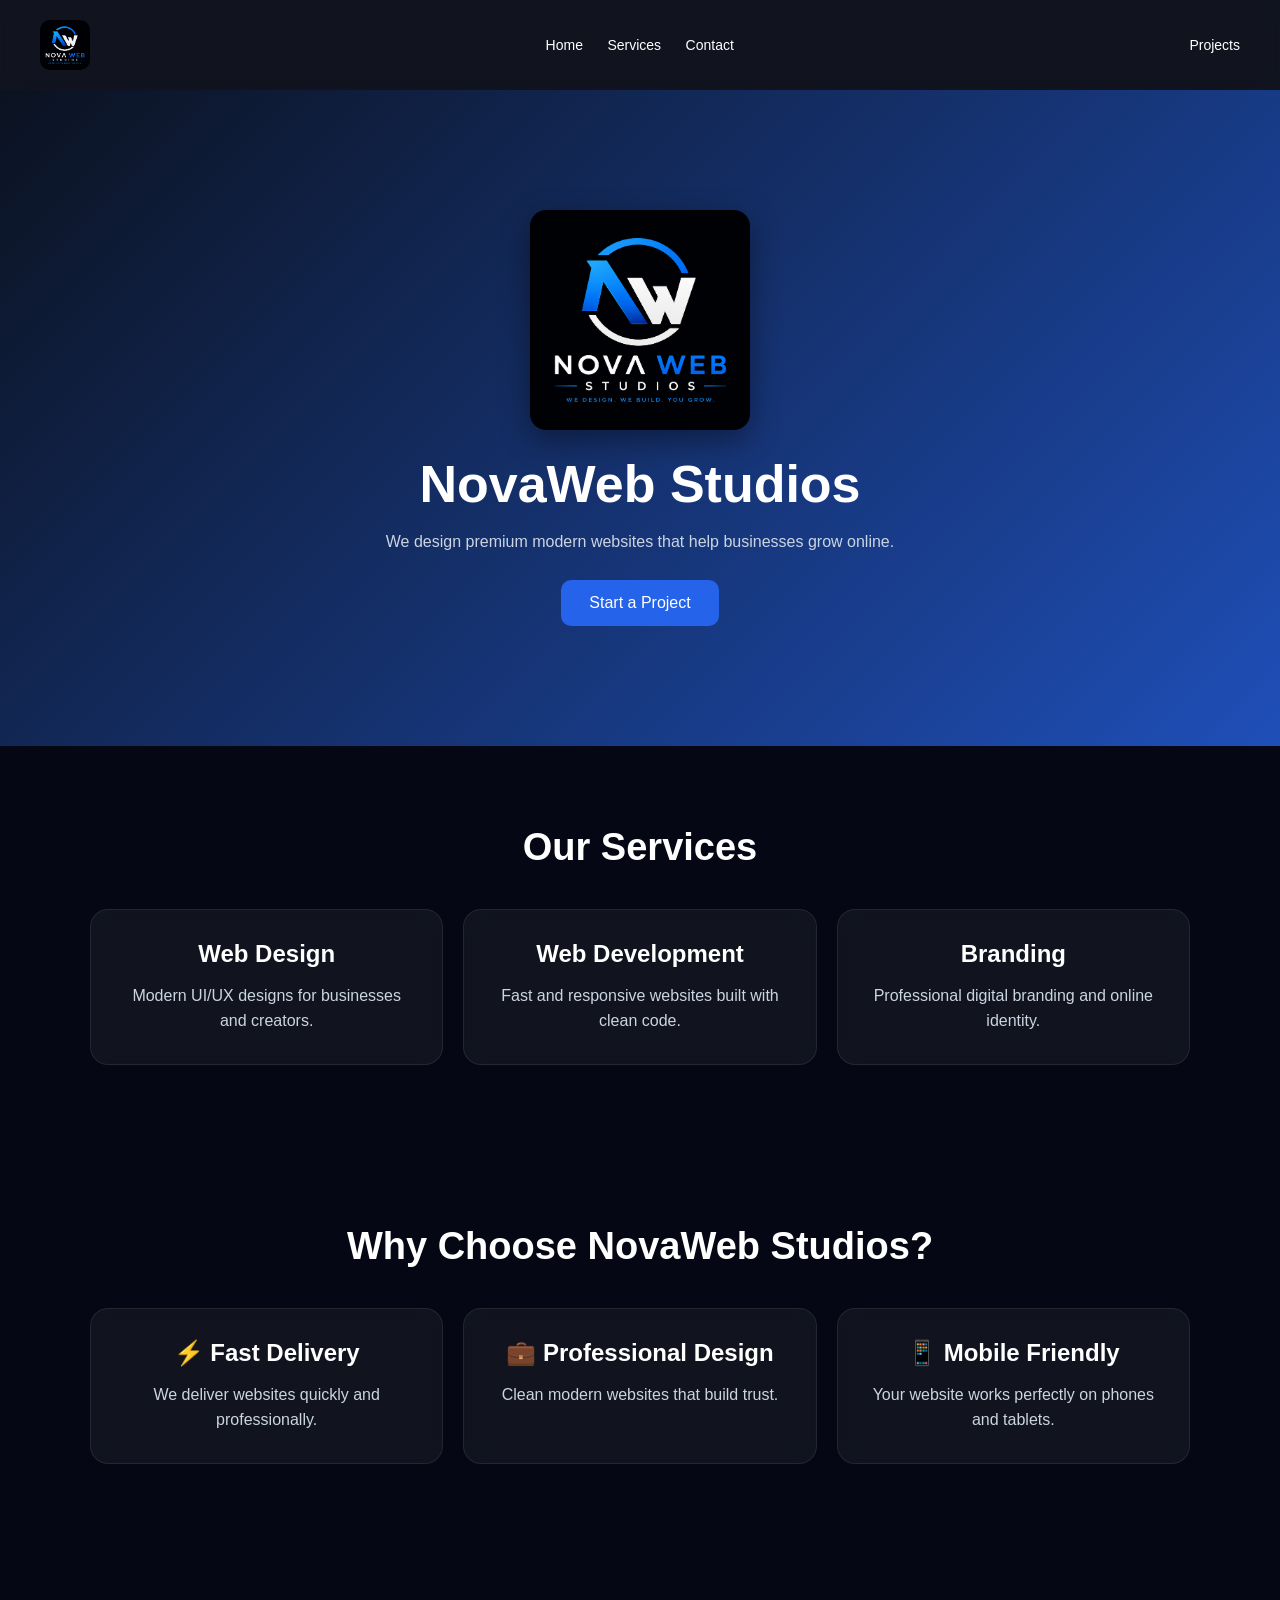
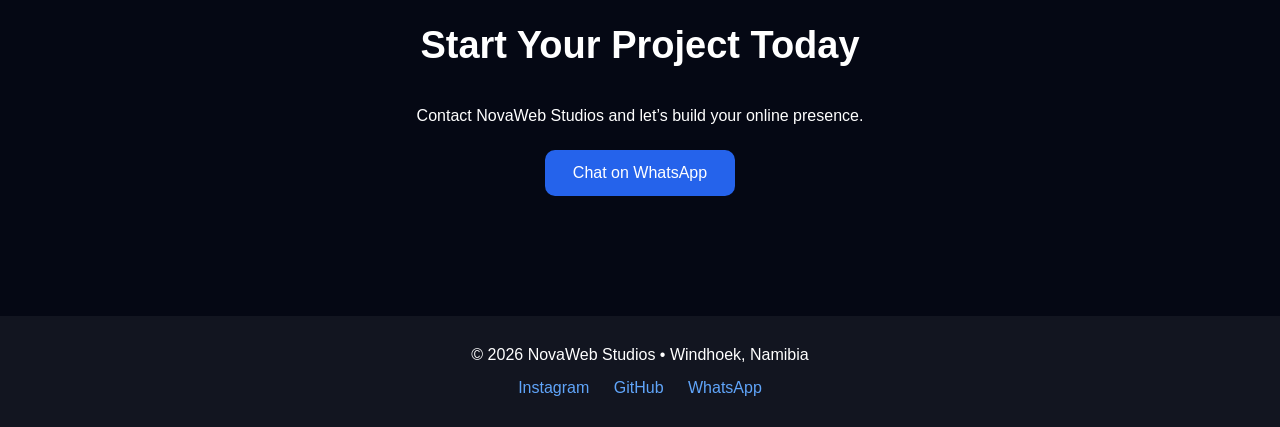
==== commit b10fad55: "Update index.html" ====
--- a/index.html
+++ b/index.html
@@ -209,7 +209,7 @@
       <a href="#services">Services</a>
       <a href="#contact">Contact</a>
     </div>
-
+<a href="projects.html">Projects</a>
   </nav>
 
   <!-- HERO -->
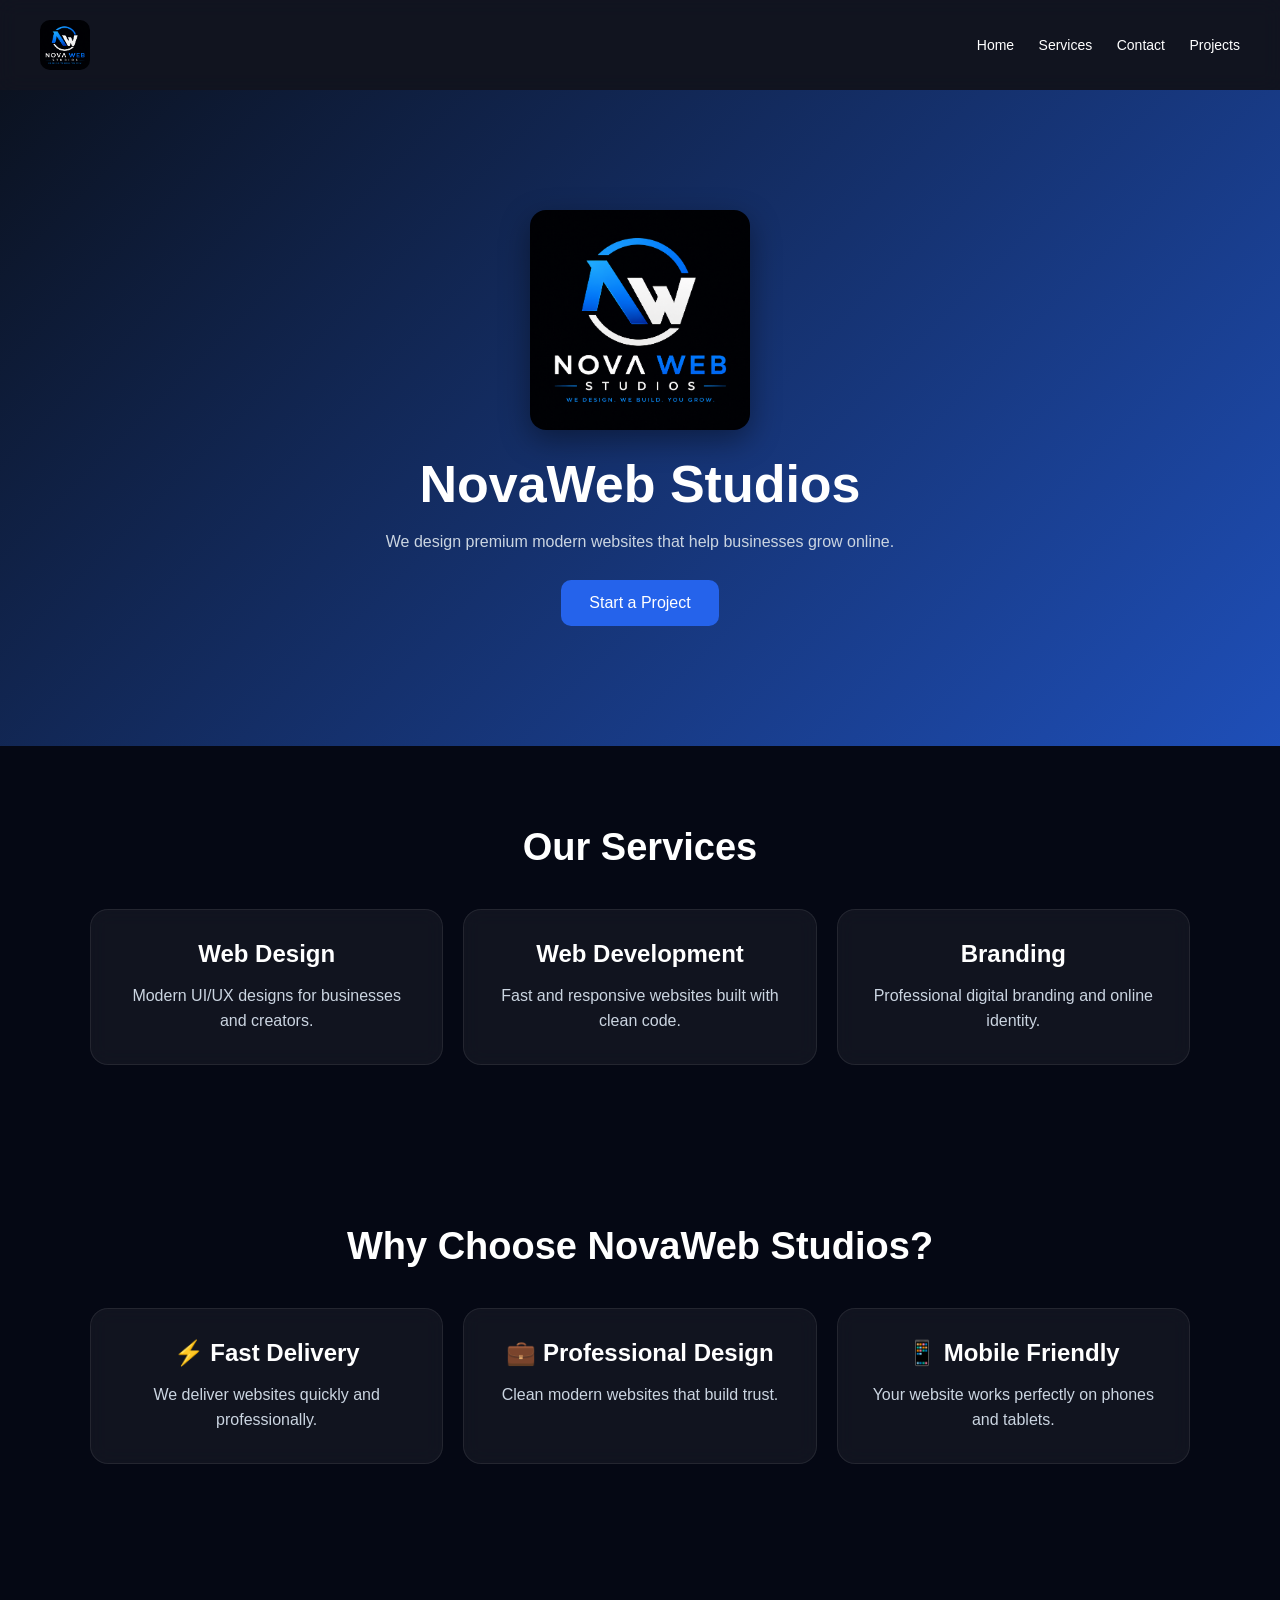
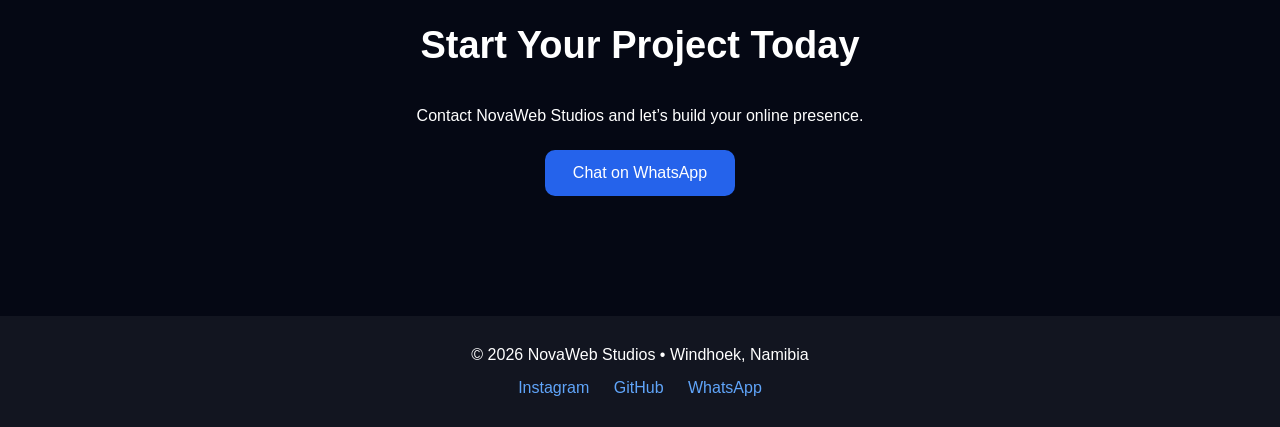
==== commit 15eed25c: "Remove duplicate Projects link from navigation" ====
--- a/index.html
+++ b/index.html
@@ -208,8 +208,9 @@
       <a href="#">Home</a>
       <a href="#services">Services</a>
       <a href="#contact">Contact</a>
-    </div>
-<a href="projects.html">Projects</a>
+      <a href="projects.html">Projects</a>
+    </div>
+
   </nav>
 
   <!-- HERO -->
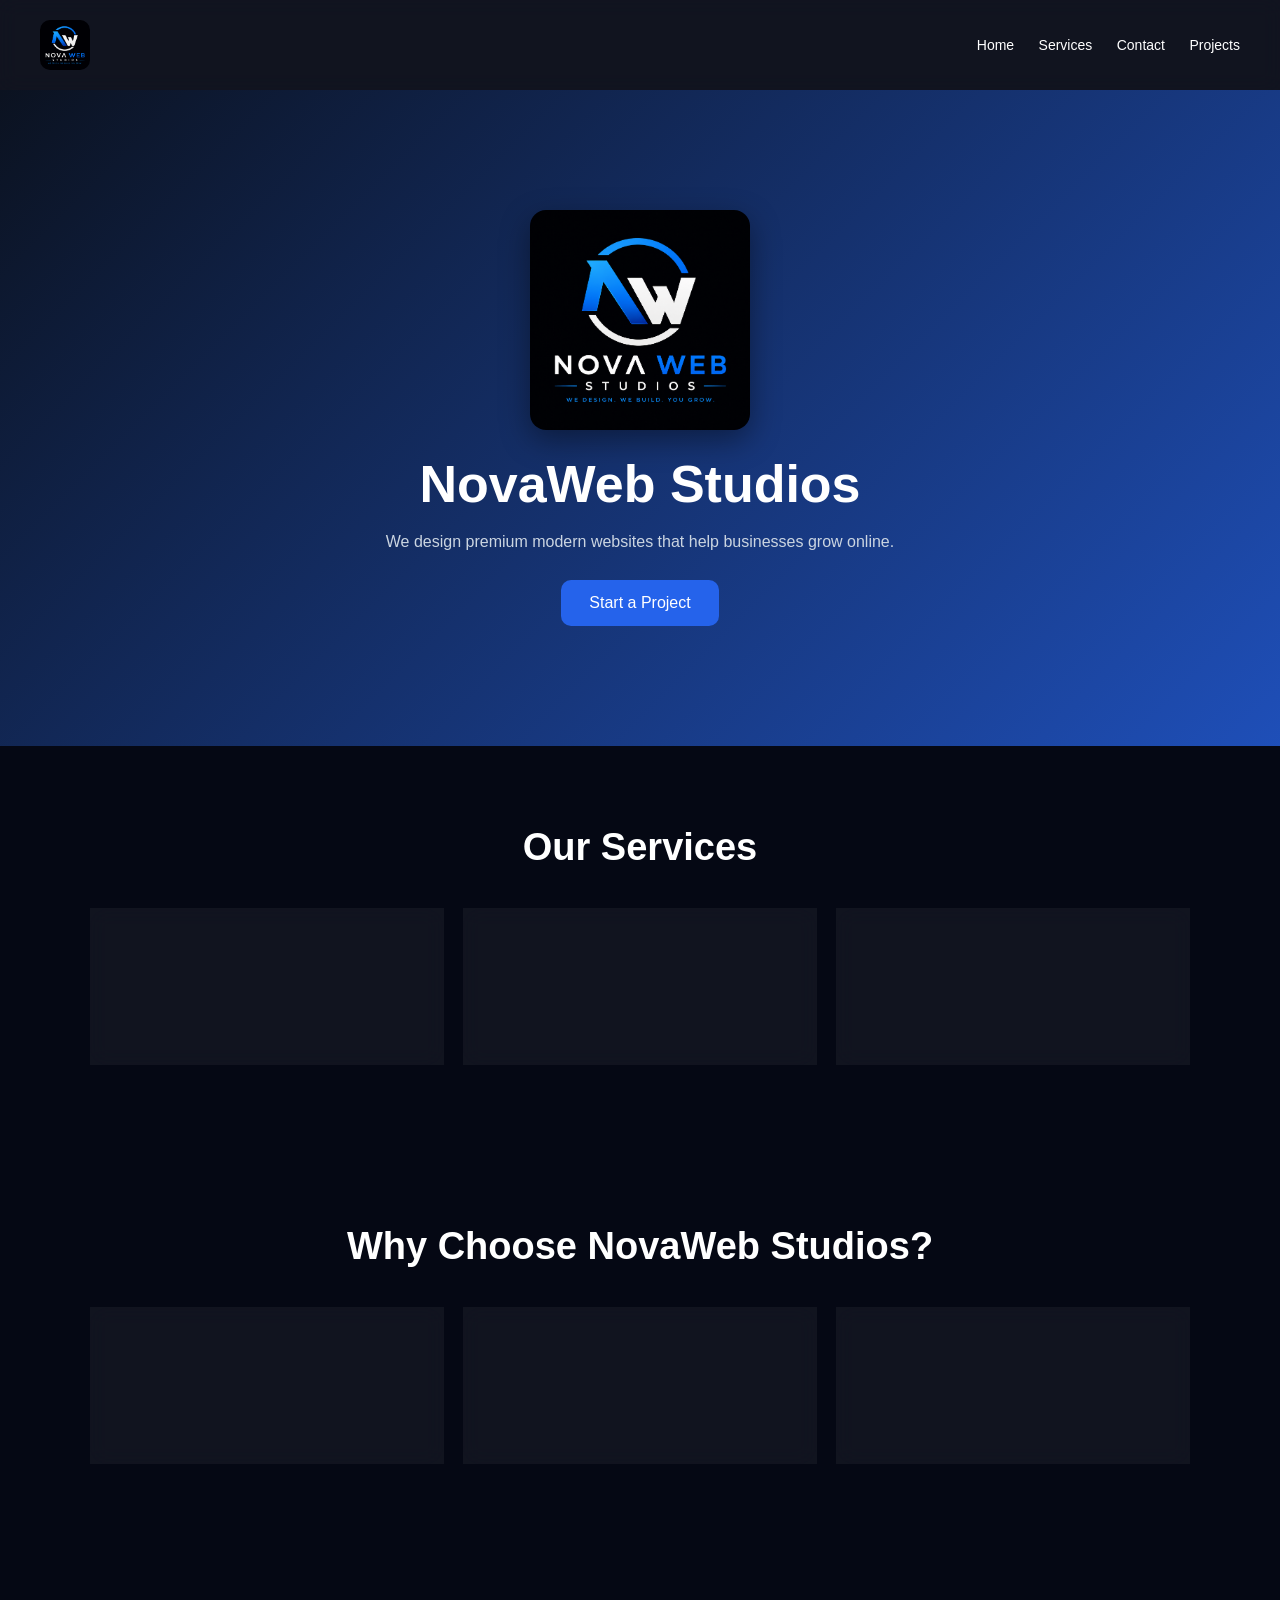
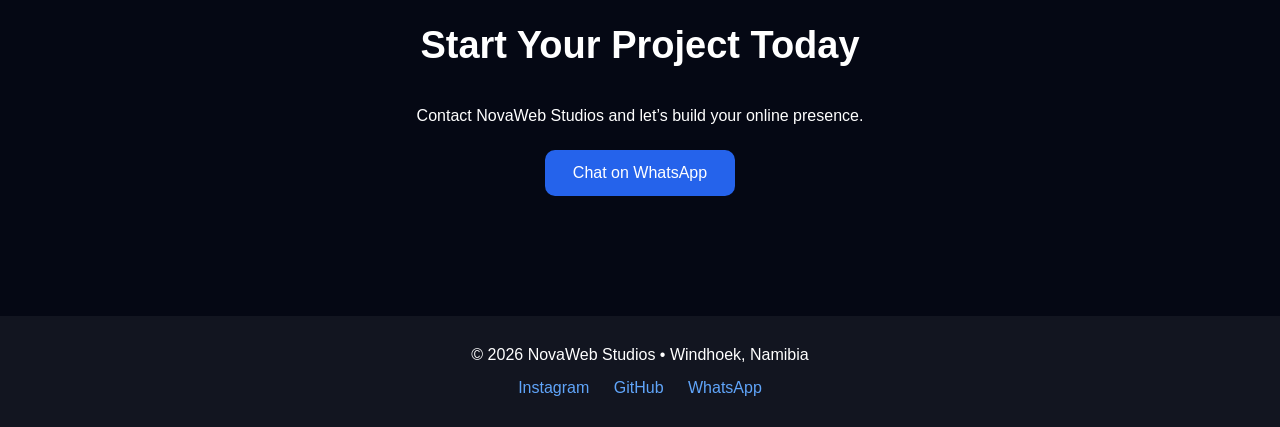
==== commit 8507c9ca: "Update WhatsApp link in index.html" ====
--- a/index.html
+++ b/index.html
@@ -305,7 +305,7 @@
         Contact NovaWeb Studios and let’s build your online presence.
       </p>
 
-      <a href="https://wa.me/264XXXXXXXXX" class="btn">
+      <a href="https://wa.me/2640836778920" class="btn">
         Chat on WhatsApp
       </a>
 
